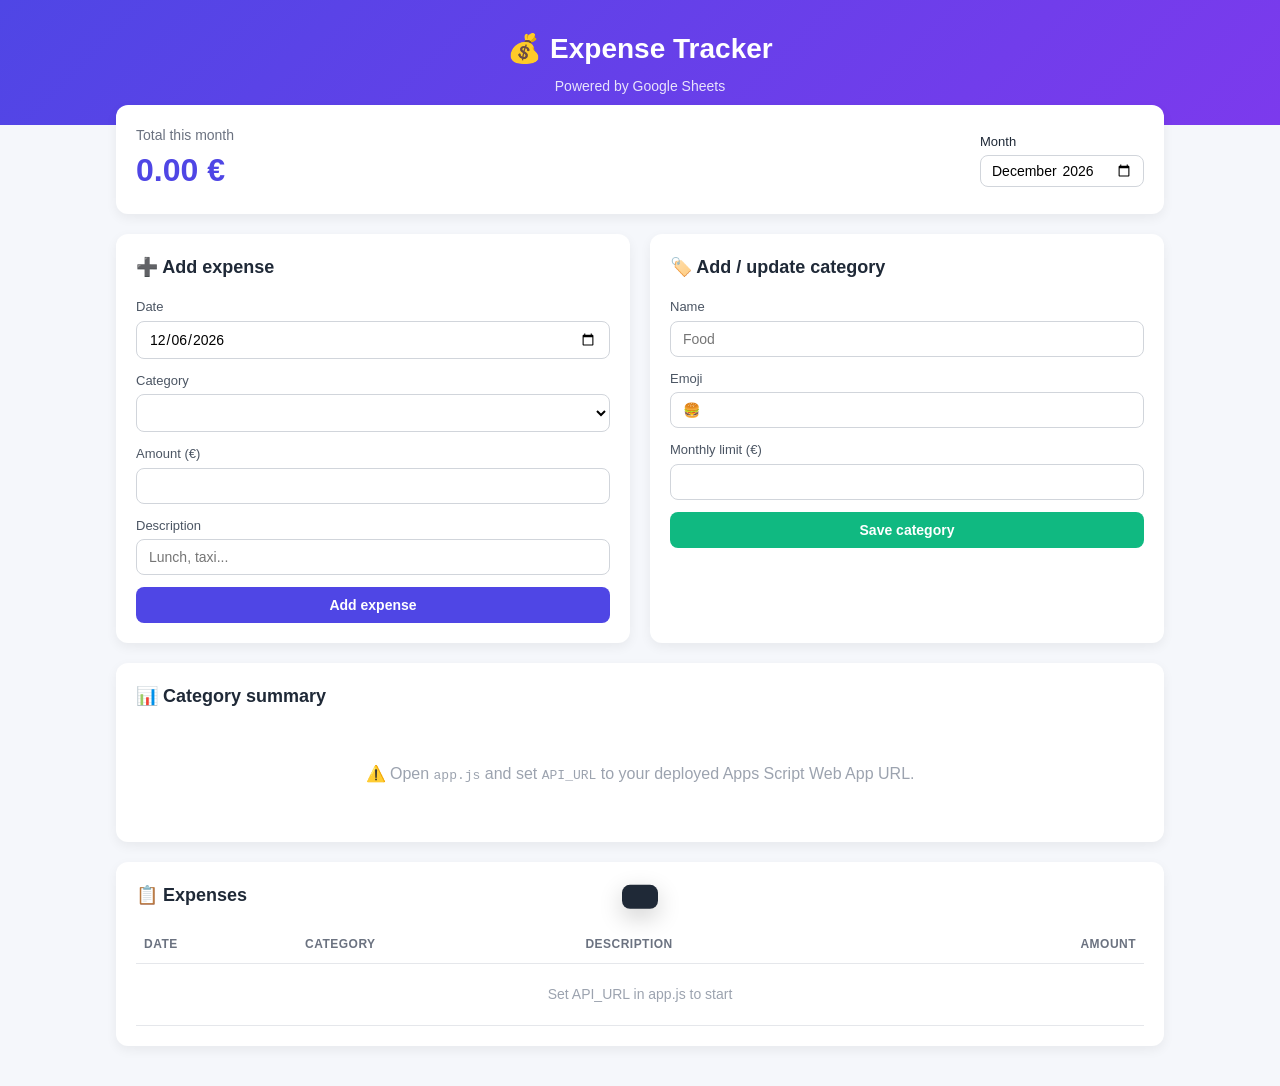
==== ExpenseTrackerHackupc/frontend/index.html @ 073d27c4 "First drop" ====
<!DOCTYPE html>
<html lang="en">
<head>
  <meta charset="UTF-8" />
  <meta name="viewport" content="width=device-width, initial-scale=1.0" />
  <title>Expense Tracker</title>
  <link rel="stylesheet" href="styles.css" />
</head>
<body>
  <header class="app-header">
    <h1>💰 Expense Tracker</h1>
    <p class="subtitle">Powered by Google Sheets</p>
  </header>

  <main class="container">

    <!-- ============ TOTAL ============ -->
    <section class="card total-card">
      <div>
        <div class="total-label">Total this month</div>
        <div id="total-amount" class="total-amount">0.00 €</div>
      </div>
      <div class="filter">
        <label for="month-filter">Month</label>
        <input type="month" id="month-filter" />
      </div>
    </section>

    <div class="grid">

      <!-- ============ ADD EXPENSE ============ -->
      <section class="card">
        <h2>➕ Add expense</h2>
        <form id="expense-form">
          <label>
            Date
            <input type="date" id="exp-date" required />
          </label>
          <label>
            Category
            <select id="exp-category" required></select>
          </label>
          <label>
            Amount (€)
            <input type="number" id="exp-amount" step="0.01" min="0.01" required />
          </label>
          <label>
            Description
            <input type="text" id="exp-description" placeholder="Lunch, taxi..." />
          </label>
          <button type="submit" class="btn btn-primary">Add expense</button>
        </form>
      </section>

      <!-- ============ ADD CATEGORY ============ -->
      <section class="card">
        <h2>🏷️ Add / update category</h2>
        <form id="category-form">
          <label>
            Name
            <input type="text" id="cat-name" placeholder="Food" required />
          </label>
          <label>
            Emoji
            <input type="text" id="cat-emoji" placeholder="🍔" maxlength="4" />
          </label>
          <label>
            Monthly limit (€)
            <input type="number" id="cat-limit" step="0.01" min="0" required />
          </label>
          <button type="submit" class="btn btn-secondary">Save category</button>
        </form>
      </section>

    </div>

    <!-- ============ PROGRESS / SUMMARY ============ -->
    <section class="card">
      <h2>📊 Category summary</h2>
      <div id="category-summary" class="summary-list">
        <p class="muted">Loading...</p>
      </div>
    </section>

    <!-- ============ EXPENSES LIST ============ -->
    <section class="card">
      <h2>📋 Expenses</h2>
      <div class="table-wrapper">
        <table id="expenses-table">
          <thead>
            <tr>
              <th>Date</th>
              <th>Category</th>
              <th>Description</th>
              <th class="right">Amount</th>
            </tr>
          </thead>
          <tbody>
            <tr><td colspan="4" class="muted">Loading...</td></tr>
          </tbody>
        </table>
      </div>
    </section>

  </main>

  <div id="toast" class="toast"></div>

  <script src="app.js"></script>
</body>
</html>
---- ExpenseTrackerHackupc/frontend/styles.css ----
/* ---------- Base ---------- */
* { box-sizing: border-box; }

body {
  margin: 0;
  font-family: -apple-system, BlinkMacSystemFont, "Segoe UI", Roboto,
               Oxygen, Ubuntu, Cantarell, sans-serif;
  background: #f5f7fb;
  color: #1f2937;
  line-height: 1.5;
}

.app-header {
  background: linear-gradient(135deg, #4f46e5 0%, #7c3aed 100%);
  color: #fff;
  padding: 28px 20px;
  text-align: center;
}
.app-header h1 { margin: 0; font-size: 28px; }
.subtitle { margin: 6px 0 0; opacity: 0.85; font-size: 14px; }

.container {
  max-width: 1080px;
  margin: -20px auto 40px;
  padding: 0 16px;
}

/* ---------- Cards ---------- */
.card {
  background: #fff;
  border-radius: 12px;
  padding: 20px;
  box-shadow: 0 4px 12px rgba(0, 0, 0, 0.06);
  margin-bottom: 20px;
}
.card h2 { margin: 0 0 16px; font-size: 18px; }

.grid {
  display: grid;
  grid-template-columns: repeat(auto-fit, minmax(280px, 1fr));
  gap: 20px;
  margin-bottom: 20px;
}
.grid .card { margin-bottom: 0; }

/* ---------- Total card ---------- */
.total-card {
  display: flex;
  align-items: center;
  justify-content: space-between;
  flex-wrap: wrap;
  gap: 16px;
}
.total-label { font-size: 14px; color: #6b7280; }
.total-amount {
  font-size: 32px;
  font-weight: 700;
  color: #4f46e5;
}
.filter { display: flex; flex-direction: column; gap: 4px; font-size: 13px; }
.filter input { padding: 6px 10px; }

/* ---------- Forms ---------- */
form { display: flex; flex-direction: column; gap: 12px; }
form label {
  display: flex;
  flex-direction: column;
  gap: 4px;
  font-size: 13px;
  color: #4b5563;
}
input, select {
  padding: 9px 12px;
  border: 1px solid #d1d5db;
  border-radius: 8px;
  font-size: 14px;
  font-family: inherit;
  background: #fff;
}
input:focus, select:focus {
  outline: none;
  border-color: #4f46e5;
  box-shadow: 0 0 0 3px rgba(79, 70, 229, 0.15);
}

.btn {
  border: none;
  padding: 10px 16px;
  border-radius: 8px;
  font-size: 14px;
  font-weight: 600;
  cursor: pointer;
  transition: transform 0.05s, opacity 0.2s;
}
.btn:hover { opacity: 0.92; }
.btn:active { transform: translateY(1px); }
.btn-primary { background: #4f46e5; color: #fff; }
.btn-secondary { background: #10b981; color: #fff; }

/* ---------- Summary / progress ---------- */
.summary-list { display: flex; flex-direction: column; gap: 14px; }

.summary-item {
  display: flex;
  flex-direction: column;
  gap: 6px;
}
.summary-row {
  display: flex;
  justify-content: space-between;
  align-items: center;
  font-size: 14px;
}
.summary-name { font-weight: 600; }

.bar {
  position: relative;
  height: 14px;
  background: #e5e7eb;
  border-radius: 7px;
  overflow: hidden;
}
.bar-fill {
  height: 100%;
  background: linear-gradient(90deg, #10b981, #059669);
  transition: width 0.4s ease;
}
.bar-fill.warning { background: linear-gradient(90deg, #f59e0b, #d97706); }
.bar-fill.danger  { background: linear-gradient(90deg, #ef4444, #b91c1c); }

.summary-pct { font-size: 12px; color: #6b7280; }
.warning-text { color: #b91c1c; font-weight: 600; }

/* ---------- Table ---------- */
.table-wrapper { overflow-x: auto; }
table { width: 100%; border-collapse: collapse; font-size: 14px; }
th, td {
  text-align: left;
  padding: 10px 8px;
  border-bottom: 1px solid #e5e7eb;
}
th { font-size: 12px; text-transform: uppercase; color: #6b7280; letter-spacing: 0.04em; }
.right { text-align: right; }
.muted { color: #9ca3af; text-align: center; padding: 20px; }

/* ---------- Toast ---------- */
.toast {
  position: fixed;
  bottom: 20px;
  left: 50%;
  transform: translateX(-50%) translateY(120%);
  background: #1f2937;
  color: #fff;
  padding: 12px 18px;
  border-radius: 8px;
  font-size: 14px;
  box-shadow: 0 8px 24px rgba(0, 0, 0, 0.2);
  transition: transform 0.3s ease;
  z-index: 1000;
}
.toast.show { transform: translateX(-50%) translateY(0); }
.toast.error { background: #b91c1c; }
.toast.success { background: #059669; }
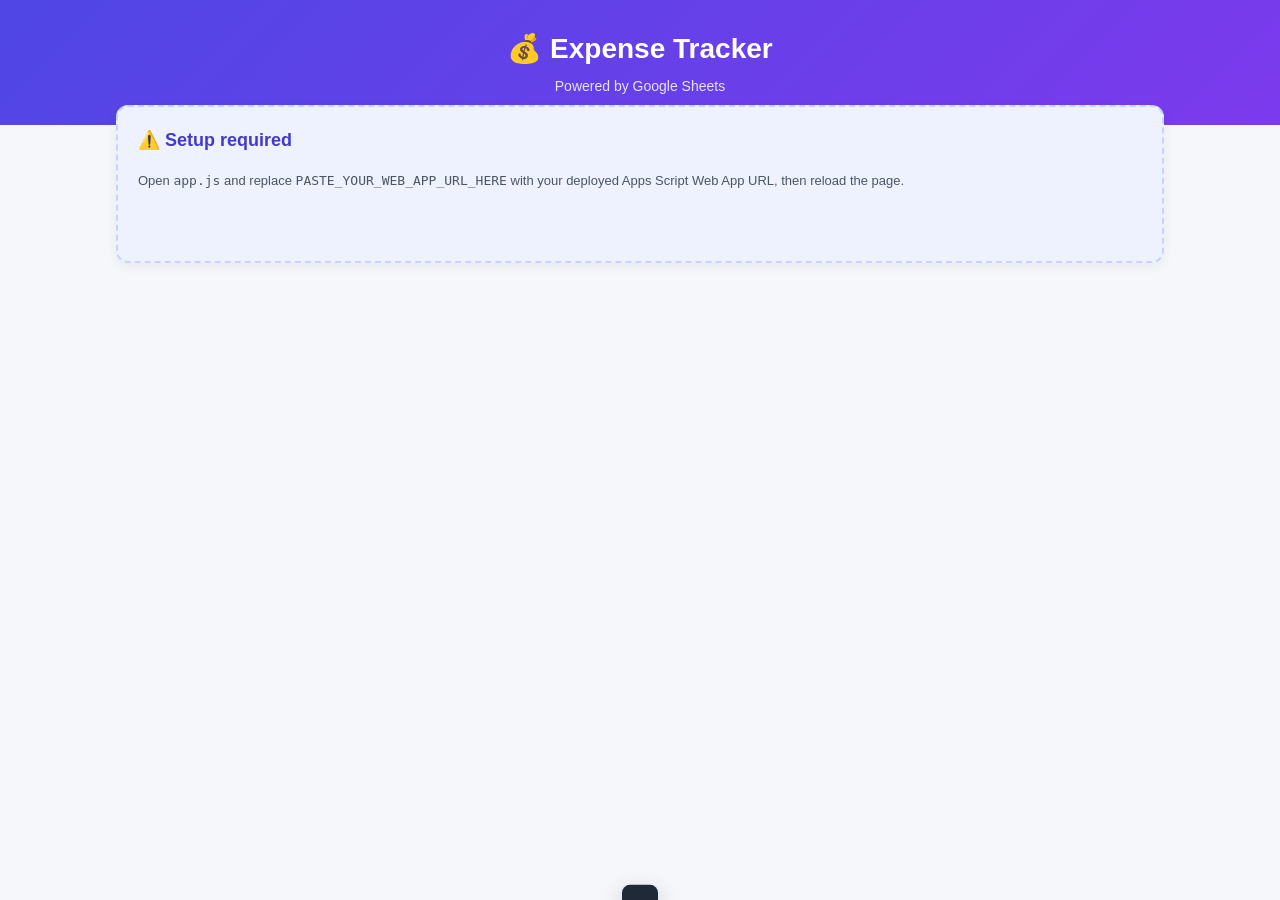
==== commit 66b440bb: "Add new features" ====
--- a/ExpenseTrackerHackupc/frontend/index.html
+++ b/ExpenseTrackerHackupc/frontend/index.html
@@ -5,6 +5,9 @@
   <meta name="viewport" content="width=device-width, initial-scale=1.0" />
   <title>Expense Tracker</title>
   <link rel="stylesheet" href="styles.css" />
+  <link rel="manifest" href="manifest.json" />
+  <meta name="theme-color" content="#4f46e5" />
+  <link rel="apple-touch-icon" href="icon-192.png" />
 </head>
 <body>
   <header class="app-header">
@@ -14,93 +17,126 @@
 
   <main class="container">
 
-    <!-- ============ TOTAL ============ -->
-    <section class="card total-card">
-      <div>
-        <div class="total-label">Total this month</div>
-        <div id="total-amount" class="total-amount">0.00 €</div>
-      </div>
-      <div class="filter">
-        <label for="month-filter">Month</label>
-        <input type="month" id="month-filter" />
-      </div>
+    <!-- ============ SHEET CONNECTION (shown when not connected) ============ -->
+    <section id="connect-section" class="card connect-card">
+      <h2>🔗 Connect your Google Sheet</h2>
+      <p class="connect-help">
+        1. Create an empty Google Sheet in your Drive.<br>
+        2. Share it with the Apps Script owner account (Editor access).<br>
+        3. Paste the Sheet URL below and click Connect.
+      </p>
+      <form id="connect-form">
+        <label>
+          Google Sheet URL
+          <input type="url" id="sheet-url"
+            placeholder="https://docs.google.com/spreadsheets/d/..." required />
+        </label>
+        <button type="submit" class="btn btn-primary">Connect Sheet</button>
+      </form>
+      <p id="connect-status" class="connect-status"></p>
     </section>
 
-    <div class="grid">
+    <!-- ============ CONNECTED STATUS BAR (shown when connected) ============ -->
+    <div id="connected-bar" class="card connected-bar" style="display:none">
+      <div class="connected-info">
+        <span class="connected-badge">✅ Sheet connected</span>
+        <code id="connected-id" class="sheet-id"></code>
+      </div>
+      <button id="disconnect-btn" class="btn btn-outline">Disconnect</button>
+    </div>
 
-      <!-- ============ ADD EXPENSE ============ -->
-      <section class="card">
-        <h2>➕ Add expense</h2>
-        <form id="expense-form">
-          <label>
-            Date
-            <input type="date" id="exp-date" required />
-          </label>
-          <label>
-            Category
-            <select id="exp-category" required></select>
-          </label>
-          <label>
-            Amount (€)
-            <input type="number" id="exp-amount" step="0.01" min="0.01" required />
-          </label>
-          <label>
-            Description
-            <input type="text" id="exp-description" placeholder="Lunch, taxi..." />
-          </label>
-          <button type="submit" class="btn btn-primary">Add expense</button>
-        </form>
+    <!-- ============ APP CONTENT (shown after connecting) ============ -->
+    <div id="app-content" style="display:none">
+
+      <!-- TOTAL -->
+      <section class="card total-card">
+        <div>
+          <div class="total-label">Total this month</div>
+          <div id="total-amount" class="total-amount">0.00 €</div>
+        </div>
+        <div class="filter">
+          <label for="month-filter">Month</label>
+          <input type="month" id="month-filter" />
+        </div>
       </section>
 
-      <!-- ============ ADD CATEGORY ============ -->
+      <div class="grid">
+
+        <!-- ADD EXPENSE -->
+        <section class="card">
+          <h2>➕ Add expense</h2>
+          <form id="expense-form">
+            <label>
+              Date
+              <input type="date" id="exp-date" required />
+            </label>
+            <label>
+              Category
+              <select id="exp-category" required></select>
+            </label>
+            <label>
+              Amount (€)
+              <input type="number" id="exp-amount" step="0.01" min="0.01" required />
+            </label>
+            <label>
+              Description
+              <input type="text" id="exp-description" placeholder="Lunch, taxi..." />
+            </label>
+            <button type="submit" class="btn btn-primary">Add expense</button>
+          </form>
+        </section>
+
+        <!-- ADD / UPDATE CATEGORY -->
+        <section class="card">
+          <h2>🏷️ Add / update category</h2>
+          <form id="category-form">
+            <label>
+              Name
+              <input type="text" id="cat-name" placeholder="Food" required />
+            </label>
+            <label>
+              Emoji
+              <input type="text" id="cat-emoji" placeholder="🍔" maxlength="4" />
+            </label>
+            <label>
+              Monthly limit (€)
+              <input type="number" id="cat-limit" step="0.01" min="0" required />
+            </label>
+            <button type="submit" class="btn btn-secondary">Save category</button>
+          </form>
+        </section>
+
+      </div>
+
+      <!-- CATEGORY SUMMARY -->
       <section class="card">
-        <h2>🏷️ Add / update category</h2>
-        <form id="category-form">
-          <label>
-            Name
-            <input type="text" id="cat-name" placeholder="Food" required />
-          </label>
-          <label>
-            Emoji
-            <input type="text" id="cat-emoji" placeholder="🍔" maxlength="4" />
-          </label>
-          <label>
-            Monthly limit (€)
-            <input type="number" id="cat-limit" step="0.01" min="0" required />
-          </label>
-          <button type="submit" class="btn btn-secondary">Save category</button>
-        </form>
+        <h2>📊 Category summary</h2>
+        <div id="category-summary" class="summary-list">
+          <p class="muted">Loading...</p>
+        </div>
       </section>
 
-    </div>
+      <!-- EXPENSES LIST -->
+      <section class="card">
+        <h2>📋 Expenses</h2>
+        <div class="table-wrapper">
+          <table id="expenses-table">
+            <thead>
+              <tr>
+                <th>Date</th>
+                <th>Category</th>
+                <th>Description</th>
+                <th class="right">Amount</th>
+              </tr>
+            </thead>
+            <tbody>
+              <tr><td colspan="4" class="muted">Loading...</td></tr>
+            </tbody>
+          </table>
+        </div>
+      </section>
 
-    <!-- ============ PROGRESS / SUMMARY ============ -->
-    <section class="card">
-      <h2>📊 Category summary</h2>
-      <div id="category-summary" class="summary-list">
-        <p class="muted">Loading...</p>
-      </div>
-    </section>
-
-    <!-- ============ EXPENSES LIST ============ -->
-    <section class="card">
-      <h2>📋 Expenses</h2>
-      <div class="table-wrapper">
-        <table id="expenses-table">
-          <thead>
-            <tr>
-              <th>Date</th>
-              <th>Category</th>
-              <th>Description</th>
-              <th class="right">Amount</th>
-            </tr>
-          </thead>
-          <tbody>
-            <tr><td colspan="4" class="muted">Loading...</td></tr>
-          </tbody>
-        </table>
-      </div>
-    </section>
+    </div><!-- /#app-content -->
 
   </main>
 
--- a/ExpenseTrackerHackupc/frontend/styles.css
+++ b/ExpenseTrackerHackupc/frontend/styles.css
@@ -161,3 +161,61 @@
 .toast.show { transform: translateX(-50%) translateY(0); }
 .toast.error { background: #b91c1c; }
 .toast.success { background: #059669; }
+
+/* ---------- Sheet connection ---------- */
+.connect-card { border: 2px dashed #c7d2fe; background: #eef2ff; }
+.connect-card h2 { color: #4338ca; }
+
+.connect-help {
+  font-size: 13px;
+  color: #4b5563;
+  line-height: 1.7;
+  margin: 0 0 16px;
+}
+
+.connect-status {
+  margin-top: 10px;
+  font-size: 13px;
+  color: #6b7280;
+  min-height: 20px;
+}
+.connect-status.error { color: #b91c1c; font-weight: 600; }
+
+.connected-bar {
+  display: flex;
+  align-items: center;
+  justify-content: space-between;
+  flex-wrap: wrap;
+  gap: 12px;
+  padding: 14px 20px;
+  background: #f0fdf4;
+  border: 1px solid #bbf7d0;
+}
+
+.connected-info {
+  display: flex;
+  align-items: center;
+  gap: 12px;
+  flex-wrap: wrap;
+}
+
+.connected-badge {
+  font-size: 14px;
+  font-weight: 600;
+  color: #15803d;
+}
+
+.sheet-id {
+  font-size: 11px;
+  color: #6b7280;
+  word-break: break-all;
+  max-width: 300px;
+}
+
+.btn-outline {
+  background: transparent;
+  border: 1px solid #d1d5db;
+  color: #6b7280;
+  padding: 7px 14px;
+}
+.btn-outline:hover { background: #f3f4f6; opacity: 1; }
